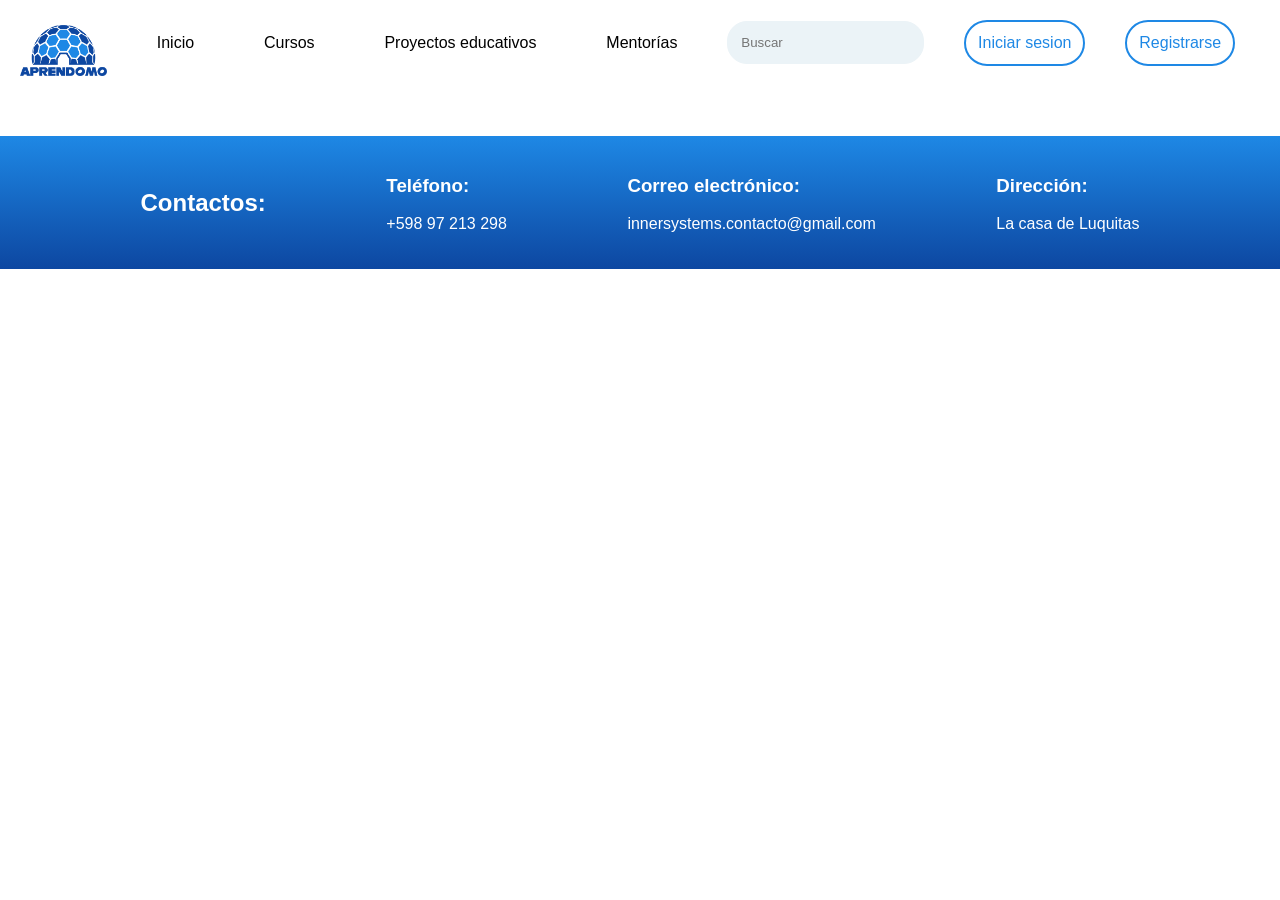
==== main.html @ 7ccd88a4 "feat: reorganizar archivos y actualizar identidad visual" ====
<!DOCTYPE html>
<html lang="es">
    <head>
        <meta charset="UTF-8">
        <meta name="viewport" content="width=
        , initial-scale=1.0">
        <title>Aprendomo</title>

        <link rel="stylesheet" href="CSS/animaciones.css">
        <link rel="stylesheet" href="CSS/estilo.css">
        <link rel="icon" href="IMG/Icono.ico">
    </head>

    <body>
        <div id="superior">  
            <img  id="logo"" src="IMG/Logo.png" alt="Logo de la empresa Apolocursos">
            
            <a class="Serv" href="">Inicio</a>
            <a class="Serv" href="">Cursos</a>
            <a class="Serv" href="">Proyectos educativos</a>
            <a class="Serv" href="">Mentorías </a>
            <input id="buscador" type="search" placeholder="Buscar">

            <a class="loginBottons" href="HTML/login.html">Iniciar sesion</a>
            <a class="loginBottons" href="HTML/login.html">Registrarse</a>
        </div>


        <footer>
            <div>
                <h2 id="conct">Contactos:</h2>
            </div>

            <div>
                <h3>Teléfono:</h3>
                <p>+598 97 213 298</p>
            </div>

            <div>
                <h3>Correo electrónico:</h3>
                <p>innersystems.contacto@gmail.com</p>
            </div>

            <div>
                <h3>Dirección:</h3>
                <p>La casa de Luquitas</p>
            </div>
        </footer>




    </body>
</html>
---- CSS/animaciones.css ----
@keyframes levitar {
    0% {
        transform: translateY(0);
    }    50% {
        transform: translateY(-10px);
    }   100% {
        transform: translateY(0);
    }
}
---- CSS/estilo.css ----
* {
    font-family: Ubuntu, sans-serif;
}

html, body {
    padding: 0;
    margin: 0;
}

#superior{
    background: white;
    color: white;
    padding: 10px;
    margin-right: 15px;
    text-align: center;
    justify-content: space-evenly;
    align-items: center;
    display: flex;
    gap: 20px;
    flex-wrap: wrap;
}

#buscador {
    display: flex;
    align-items:center;
    background:#ebf3f7;
    border:1px solid #ebf3f7;
    border-radius:20px;
    padding: 13px;
    width: fit-content;
    box-sizing: border-box;
    margin-right: 10px;

}

.loginBottons {
    color: #1e88e5;
    border: 2px solid #1e88e5;
    border-radius: 50px;
    background-color: white;
    reading-flow: 10px;
    padding: 12px;
    justify-content: space-around;
    margin-right: 10px;

    transition: all 500ms ease;
}

.loginBottons:hover{
    transform: scale(1.1); 

    background-color: #1e88e5;
    color:white
}


a {
    padding: 30px;
    color: black;
    text-decoration: none;
}

.Serv{
    display: inline-block;
    padding: 10px 20px;
    color: black;
    text-decoration: none;

    transition: all 250ms ease;
}
.Serv:hover {
    background-color: #1e88e5;
    color: white;
    padding: auto;

    transform: scale(1.1); 
}

#logo{
    margin-top: 15px;
    width: 7%;
    object-fit: contain;
    
    transition: transform 0.3s ease;
}

#logo:hover {
    animation: levitar 2.5s ease-in-out infinite;
}

 footer{
    color: white;
    margin-top:50px;
    display: flex;
    justify-content: space-evenly;
    align-items: center;
    padding: 20px;
    background: linear-gradient(#1e88e5, #0d47a1);
}
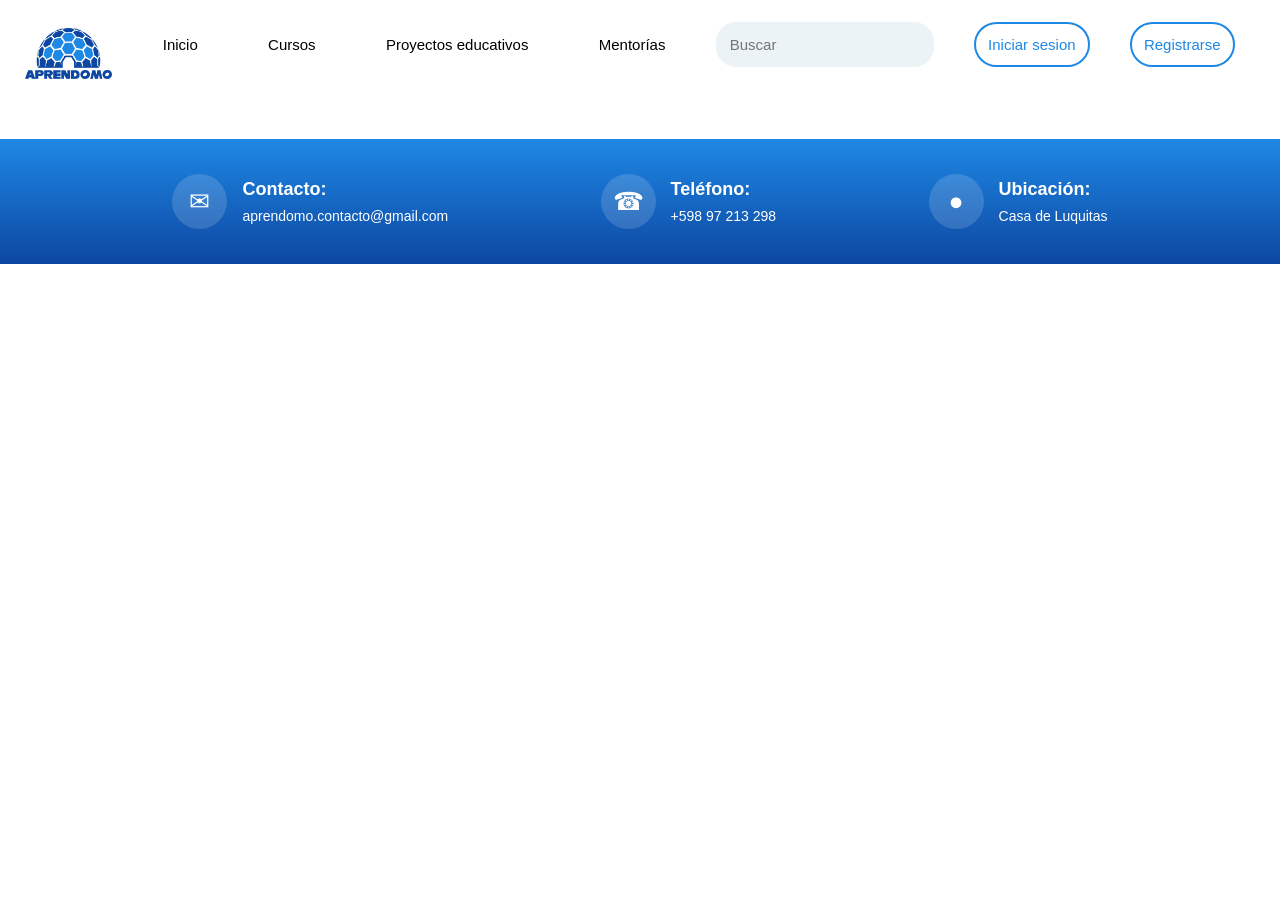
==== commit 06db06b9: "refactor: reorganizar archivos y eliminar css innecesario feat: actualizar footer con iconos y anima" ====
--- a/main.html
+++ b/main.html
@@ -6,14 +6,15 @@
         , initial-scale=1.0">
         <title>Aprendomo</title>
 
+        <link rel="stylesheet" href="https://cdnjs.cloudflare.com/ajax/libs/animate.css/4.1.1/animate.min.css">
         <link rel="stylesheet" href="CSS/animaciones.css">
         <link rel="stylesheet" href="CSS/estilo.css">
         <link rel="icon" href="IMG/Icono.ico">
     </head>
 
-    <body>
-        <div id="superior">  
-            <img  id="logo"" src="IMG/Logo.png" alt="Logo de la empresa Apolocursos">
+    <body class="bodyMain">
+        <div class="contenedorMain">  
+            <img  class="logo" id="logoMain" src="IMG/Logo.png" alt="Logo de la empresa Apolocursos">
             
             <a class="Serv" href="">Inicio</a>
             <a class="Serv" href="">Cursos</a>
@@ -21,30 +22,25 @@
             <a class="Serv" href="">Mentorías </a>
             <input id="buscador" type="search" placeholder="Buscar">
 
-            <a class="loginBottons" href="HTML/login.html">Iniciar sesion</a>
-            <a class="loginBottons" href="HTML/login.html">Registrarse</a>
+            <a class="loginBtn" href="HTML/login.html">Iniciar sesion</a>
+            <a class="loginBtn" href="HTML/login.html">Registrarse</a>
         </div>
 
-
-        <footer>
-            <div>
-                <h2 id="conct">Contactos:</h2>
-            </div>
-
-            <div>
-                <h3>Teléfono:</h3>
-                <p>+598 97 213 298</p>
-            </div>
-
-            <div>
-                <h3>Correo electrónico:</h3>
-                <p>innersystems.contacto@gmail.com</p>
-            </div>
-
-            <div>
-                <h3>Dirección:</h3>
-                <p>La casa de Luquitas</p>
-            </div>
+        <footer class="footerMain"> 
+            <div class="footerItem"> 
+                <div class="footerIcono">✉</div> 
+                <div><h3>Contacto:</h3><p>aprendomo.contacto@gmail.com</p></div> 
+            </div> 
+        
+            <div class="footerItem"> 
+                <div class="footerIcono">☎</div> 
+                <div><h3>Teléfono:</h3><p>+598 97 213 298</p></div> 
+            </div> 
+        
+            <div class="footerItem"> 
+                <div class="footerIcono">●</div> 
+                <div><h3>Ubicación:</h3><p>Casa de Luquitas</p></div> 
+            </div> 
         </footer>
 
 
--- a/CSS/animaciones.css
+++ b/CSS/animaciones.css
@@ -8,3 +8,14 @@
     }
 }
 
+@keyframes pulse {
+    0% {
+        transform: scale(1);
+    }
+    50% {
+        transform: scale(1.2);
+    }
+    100% {
+        transform: scale(1);
+    }
+}
--- a/CSS/estilo.css
+++ b/CSS/estilo.css
@@ -1,13 +1,24 @@
 * {
     font-family: Ubuntu, sans-serif;
-}
-
-html, body {
+    font-size: 15px;
+
+}
+
+html, .bodyMain {
     padding: 0;
     margin: 0;
 }
 
-#superior{
+/* .logo:hover {
+    animation: levitar 2.5s ease-in-out infinite;
+} */
+
+.logo:hover {
+    animation: pulse 1s ease-in-out infinite; 
+}
+
+/* ----- MAIN ----- */
+.contenedorMain {
     background: white;
     color: white;
     padding: 10px;
@@ -33,7 +44,7 @@
 
 }
 
-.loginBottons {
+.loginBtn {
     color: #1e88e5;
     border: 2px solid #1e88e5;
     border-radius: 50px;
@@ -42,22 +53,16 @@
     padding: 12px;
     justify-content: space-around;
     margin-right: 10px;
-
-    transition: all 500ms ease;
-}
-
-.loginBottons:hover{
+    text-decoration: none;
+
+    transition: all 500ms ease;
+}
+
+.loginBtn:hover{
     transform: scale(1.1); 
 
     background-color: #1e88e5;
     color:white
-}
-
-
-a {
-    padding: 30px;
-    color: black;
-    text-decoration: none;
 }
 
 .Serv{
@@ -76,30 +81,173 @@
     transform: scale(1.1); 
 }
 
-#logo{
-    margin-top: 15px;
+#logoMain{
+    margin-top: 18px;
+    margin-left: 5px;
     width: 7%;
     object-fit: contain;
     
     transition: transform 0.3s ease;
 }
 
-#logo:hover {
-    animation: levitar 2.5s ease-in-out infinite;
-}
-
- footer{
-    color: white;
-    margin-top:50px;
+.footerMain {
+    color: white;
+    margin-top: 50px;
     display: flex;
     justify-content: space-evenly;
     align-items: center;
+    padding: 35px 20px;
+    background: linear-gradient(#1e88e5, #0d47a1);
+}
+
+.footerItem {
+    display: flex;
+    align-items: center;
+    gap: 15px;
+}
+
+.footerIcono {
+    width: 55px;
+    height: 55px;
+    display: flex;
+    justify-content: center;
+    align-items: center;
+    background-color: rgba(255, 255, 255, 0.15);
+    border-radius: 50%;
+    font-size: 25px;
+}
+
+.footerItem h3 {
+    margin: 0 0 8px 0;
+    font-size: 18px;
+}
+.footerItem p {
+    margin: 0;
+    font-size: 14px;
+}
+
+.footerItem:hover {
+    .footerIcono {
+    box-shadow: inset 0 0 10px rgba(255, 255, 255, 0.5), 0 0 20px rgba(255, 255, 255, 0.5);
+    }
+    .footerItem p, .footerItem h3 {
+        text-shadow: 0 2px 4px rgba(0, 0, 0, 0.4);
+
+    }
+    transform: scale(1.1);
+    transition: all 500ms ease;
+}
+
+
+/* -------------------- */
+
+/* ----- LOGIN ----- */
+
+.bodyLogin {
+    background-image: url("../IMG/background.png");
+    background-size: 700px;
+}
+
+.contenedorLogin {
+    color: white;
+    width: 900px;
+    height: calc(100% + 50px);
+    margin: 40px auto;
     padding: 20px;
     background: linear-gradient(#1e88e5, #0d47a1);
-}
-
-
-
+    border-radius: 10px;
+}
+
+h2 {
+    text-align: left;
+}
+
+label {
+    display: block;
+    margin-top: 15px;
+    margin-bottom: 5px;
+}
+
+input {
+    width: 100%;
+    padding: 8px;
+    box-sizing: border-box;
+}
+
+select{
+    width: 100%;
+    padding: 8px;
+    box-sizing: border-box;
+}
+
+#logoLogin{
+    margin-top: 18px;
+    height: 90px;
+    justify-content: center;
+    display: flex;
+}
+
+#Ocupacion{
+    margin-bottom: 0.5px;   
+}
+
+#recuperarContrasenia {
+    display: inline-block;
+    color: white;
+    /* text-align: right; */
+    margin-top: 10px;
+    margin-bottom: 15px;
+}
+
+#recuperarContrasenia:hover {
+    color: #54adfa;
+}
+
+#btnIniciarSesion {
+    margin-top: 10px;
+    display: block;
+    color: white;
+    border: 2px solid white;
+    border-radius: 50px;
+    background-color: #1e88e5;
+    padding: 10px 15px;
+    text-decoration: none;
+    transition: all 500ms ease;
+}
+#btnIniciarSesion:hover {
+    transform: scale(1.1);
+    background-color: white;
+    color: #1e88e5;
+}
+
+#volver {
+    display: block;
+    width: fit-content;
+    color: white;
+    border: 2px solid white;
+    border-radius: 50px;
+    background-color: #1e88e5;
+
+    padding: 10px 15px;
+    margin-top: 10px;
+    margin-left: auto;
+    margin-right: 0;
+    text-decoration: none;
+    transition: all 500ms ease;
+}
+#volver:hover, #btnIniciarSesion:hover {
+    transform: scale(1.1);
+    background-color: white;
+    color: #1e88e5;
+}
+
+#btnIniciarSesion {
+    display: block;
+}
+
+
+
+/* -------------------- */
 
 
     
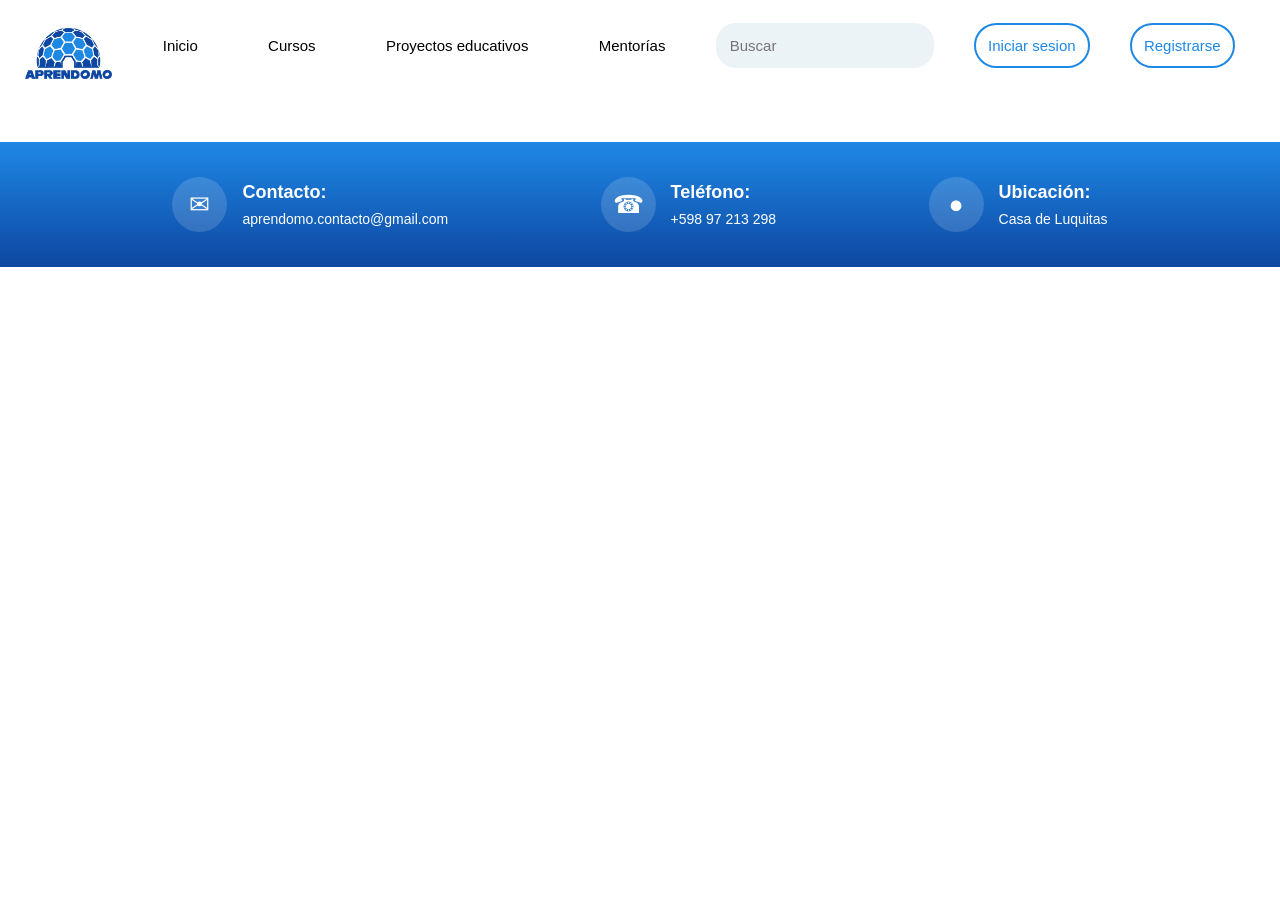
==== commit 03820d14: "feat: agregar enlace al logo y ajustar su imagen" ====
--- a/main.html
+++ b/main.html
@@ -6,7 +6,6 @@
         , initial-scale=1.0">
         <title>Aprendomo</title>
 
-        <link rel="stylesheet" href="https://cdnjs.cloudflare.com/ajax/libs/animate.css/4.1.1/animate.min.css">
         <link rel="stylesheet" href="CSS/animaciones.css">
         <link rel="stylesheet" href="CSS/estilo.css">
         <link rel="icon" href="IMG/Icono.ico">
@@ -14,8 +13,9 @@
 
     <body class="bodyMain">
         <div class="contenedorMain">  
-            <img  class="logo" id="logoMain" src="IMG/Logo.png" alt="Logo de la empresa Apolocursos">
-            
+            <a class="logo" id="logoMain" href="HTML/login.html">
+                <img id="logoMainImg" src="IMG/Logo.png" alt="Logo de Aprendomo">
+            </a>            
             <a class="Serv" href="">Inicio</a>
             <a class="Serv" href="">Cursos</a>
             <a class="Serv" href="">Proyectos educativos</a>
--- a/CSS/estilo.css
+++ b/CSS/estilo.css
@@ -8,10 +8,6 @@
     padding: 0;
     margin: 0;
 }
-
-/* .logo:hover {
-    animation: levitar 2.5s ease-in-out infinite;
-} */
 
 .logo:hover {
     animation: pulse 1s ease-in-out infinite; 
@@ -90,6 +86,11 @@
     transition: transform 0.3s ease;
 }
 
+#logoMainImg {
+    width: 100%;
+    height: auto;
+}
+
 .footerMain {
     color: white;
     margin-top: 50px;
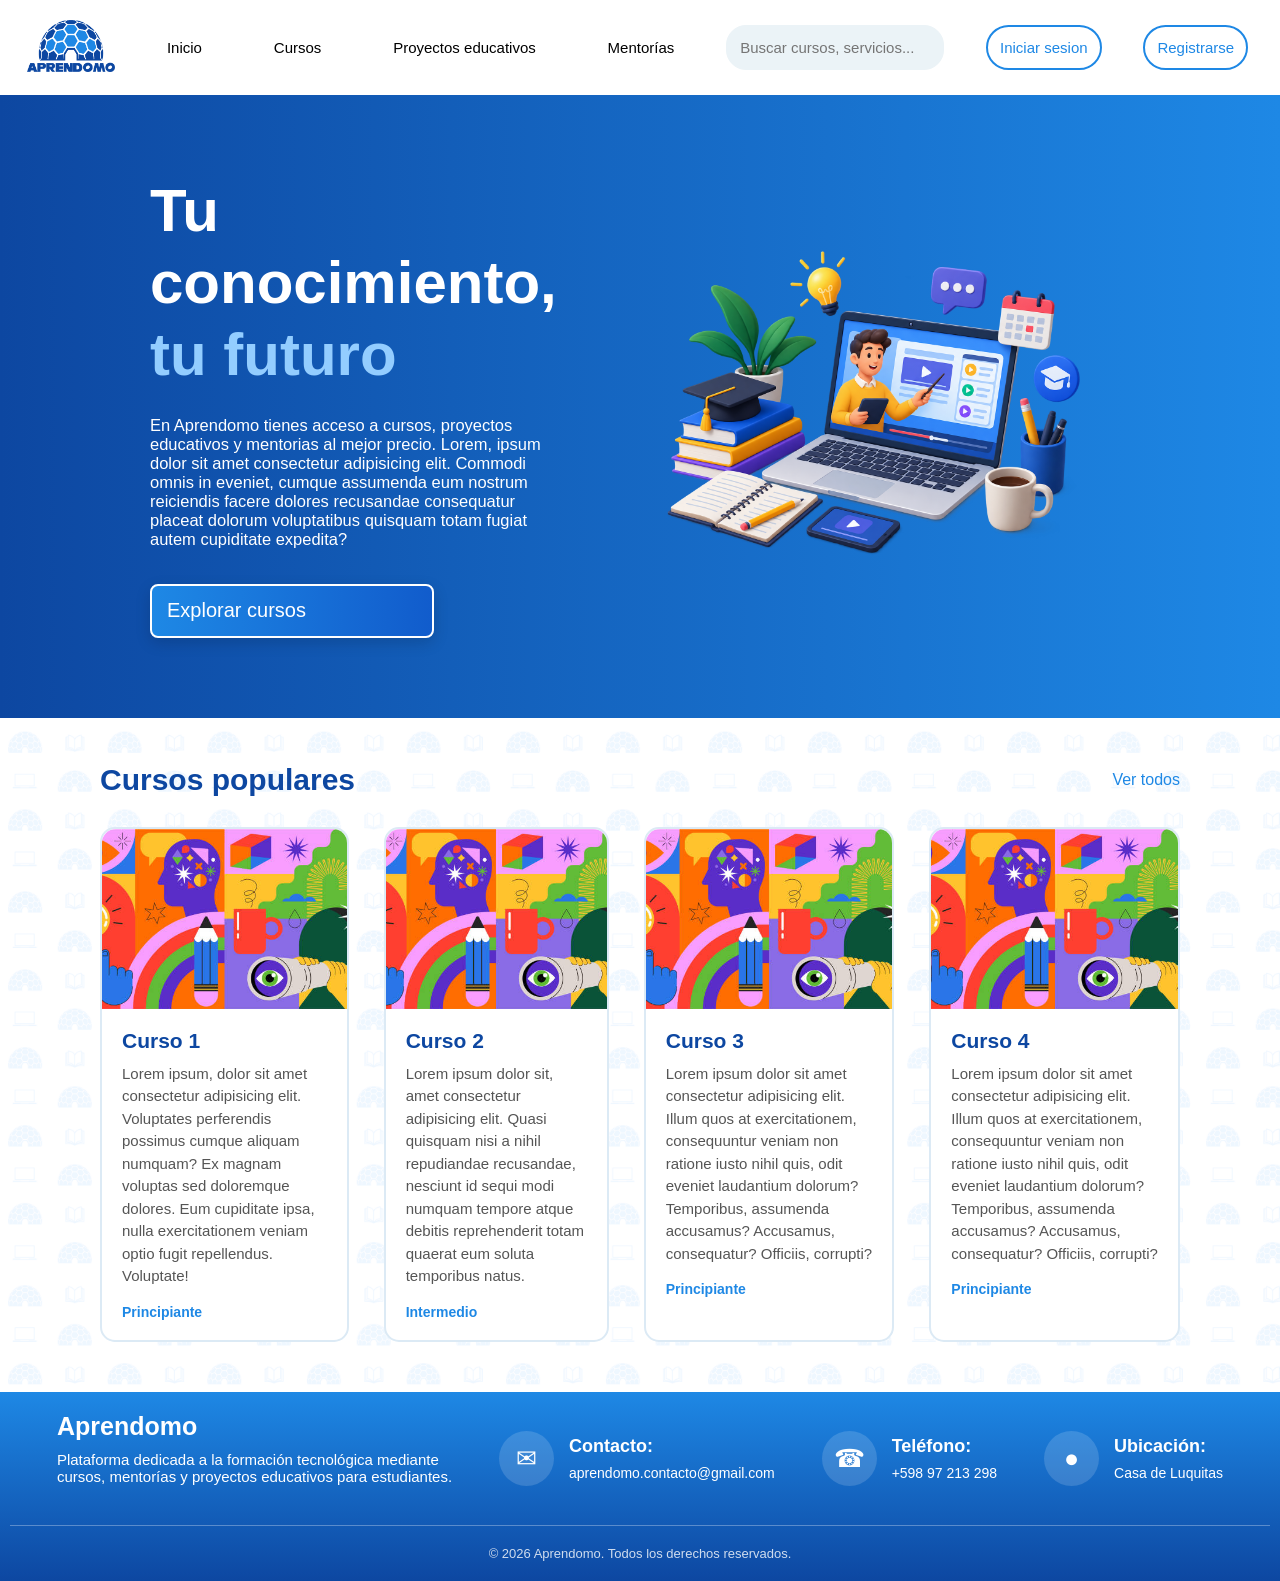
==== commit a2c7445a: "feat: agregar sección de cursos populares en el apartado inicio y copyright en el footer" ====
--- a/main.html
+++ b/main.html
@@ -2,8 +2,7 @@
 <html lang="es">
     <head>
         <meta charset="UTF-8">
-        <meta name="viewport" content="width=
-        , initial-scale=1.0">
+        <meta name="viewport" content="width=device-width, initial-scale=1.0">
         <title>Aprendomo</title>
 
         <link rel="stylesheet" href="CSS/animaciones.css">
@@ -13,20 +12,110 @@
 
     <body class="bodyMain">
         <div class="contenedorMain">  
-            <a class="logo" id="logoMain" href="HTML/login.html">
+            <a class="logo" id="logoMain" href="main.html">
                 <img id="logoMainImg" src="IMG/Logo.png" alt="Logo de Aprendomo">
             </a>            
-            <a class="Serv" href="">Inicio</a>
-            <a class="Serv" href="">Cursos</a>
+            <a class="Serv" href="main.html">Inicio</a>
+            <a class="Serv" href="HTML/cursos.html">Cursos</a>
             <a class="Serv" href="">Proyectos educativos</a>
             <a class="Serv" href="">Mentorías </a>
-            <input id="buscador" type="search" placeholder="Buscar">
+            <input id="buscador" type="search" placeholder="Buscar cursos, servicios...">
 
             <a class="loginBtn" href="HTML/login.html">Iniciar sesion</a>
             <a class="loginBtn" href="HTML/login.html">Registrarse</a>
         </div>
 
+        <main>
+            <div class="contenedorInicio">
+                <div class="textoPrincipal">
+                    <h2>
+                        Tu conocimiento,<br><span>tu futuro</span>
+                    </h2>
+
+                    <p>En Aprendomo tienes acceso a cursos, proyectos educativos y mentorias al mejor precio. Lorem, ipsum dolor sit amet consectetur adipisicing elit. Commodi omnis in eveniet, cumque assumenda eum nostrum reiciendis facere dolores recusandae consequatur placeat dolorum voluptatibus quisquam totam fugiat autem cupiditate expedita?</p>
+                    
+                    <a class="btnPrincipal" href="HTML/cursos.html">
+                        Explorar cursos
+                    </a>
+                </div>
+
+                <div class="imagenPrincipal">
+                    <img src="IMG/principal.png" alt="Estudiante realizando un curso online">
+                </div>
+            </div>
+
+            <div class="cursosPopularesTitulo">
+                <h2>Cursos populares</h2>
+                <a href="HTML/cursos.html">Ver todos</a>
+            </div>
+
+            <div class="cursosPopulares">
+                <a href="HTML/cursos.html" class="tarjetaCurso">
+                    <div class="imagenCurso"><img src="IMG/Curso1.png" alt="Curso 1"></div>
+
+                    <div class="informacionCurso">
+                        <h3>Curso 1</h3>
+                        <p>Lorem ipsum, dolor sit amet consectetur adipisicing elit. Voluptates perferendis possimus cumque aliquam numquam? Ex magnam voluptas sed doloremque dolores. Eum cupiditate ipsa, nulla exercitationem veniam optio fugit repellendus. Voluptate!</p>
+                        <span class="nivelCurso">
+                            Principiante
+                        </span>
+                    </div>
+                </a>
+
+                <a href="HTML/cursos.html" class="tarjetaCurso">
+                    <div class="imagenCurso"><img src="IMG/Curso1.png" alt="Curso 2"></div>
+
+                    <div class="informacionCurso">
+                        <h3>Curso 2</h3>
+                        <p>Lorem ipsum dolor sit, amet consectetur adipisicing elit. Quasi quisquam nisi a nihil repudiandae recusandae, nesciunt id sequi modi numquam tempore atque debitis reprehenderit totam quaerat eum soluta temporibus natus.</p>
+                        
+                        <span class="nivelCurso">
+                            Intermedio
+                        </span>
+                    </div>
+                </a>
+
+                <a href="HTML/cursos.html" class="tarjetaCurso">
+                    <div class="imagenCurso"><img src="IMG/Curso1.png" alt="Curso 3"></div>
+
+                    <div class="informacionCurso">
+                        <h3>Curso 3</h3>
+                        <p>Lorem ipsum dolor sit amet consectetur adipisicing elit. Illum quos at exercitationem, consequuntur veniam non ratione iusto nihil quis, odit eveniet laudantium dolorum? Temporibus, assumenda accusamus? Accusamus, consequatur? Officiis, corrupti?</p>
+
+                        <span class="nivelCurso">
+                            Principiante
+                        </span>
+                    </div>
+                </a>
+
+                <a href="HTML/cursos.html" class="tarjetaCurso">
+
+                    <div class="imagenCurso"><img src="IMG/Curso1.png" alt="Curso 4"></div>
+
+                    <div class="informacionCurso">
+                        <h3>Curso 4</h3>
+                        <p>Lorem ipsum dolor sit amet consectetur adipisicing elit. Illum quos at exercitationem, consequuntur veniam non ratione iusto nihil quis, odit eveniet laudantium dolorum? Temporibus, assumenda accusamus? Accusamus, consequatur? Officiis, corrupti?</p>
+
+                        <span class="nivelCurso">
+                            Principiante
+                        </span>
+                    </div>
+                </a>
+            </div>
+        </main>
+
         <footer class="footerMain"> 
+
+            <div class="footerNombre">
+                <div class="footerLogo">
+                    <h2>Aprendomo</h2>
+                </div>
+                <p>
+                    Plataforma dedicada a la formación tecnológica mediante <br>
+                    cursos, mentorías y proyectos educativos para estudiantes.
+                </p>
+            </div>
+
             <div class="footerItem"> 
                 <div class="footerIcono">✉</div> 
                 <div><h3>Contacto:</h3><p>aprendomo.contacto@gmail.com</p></div> 
@@ -41,10 +130,10 @@
                 <div class="footerIcono">●</div> 
                 <div><h3>Ubicación:</h3><p>Casa de Luquitas</p></div> 
             </div> 
+
+            <div class="copyright">
+                <p>© 2026 Aprendomo. Todos los derechos reservados.</p>
+            </div>
         </footer>
-
-
-
-
     </body>
 </html> 
--- a/CSS/animaciones.css
+++ b/CSS/animaciones.css
@@ -13,7 +13,7 @@
         transform: scale(1);
     }
     50% {
-        transform: scale(1.2);
+        transform: scale(1.05);
     }
     100% {
         transform: scale(1);
--- a/CSS/estilo.css
+++ b/CSS/estilo.css
@@ -1,16 +1,17 @@
 * {
     font-family: Ubuntu, sans-serif;
     font-size: 15px;
-
-}
-
-html, .bodyMain {
     padding: 0;
     margin: 0;
 }
 
 .logo:hover {
     animation: pulse 1s ease-in-out infinite; 
+}
+
+main {
+    background-image: url("../IMG/background2.png");
+    background-size: 700px;
 }
 
 /* ----- MAIN ----- */
@@ -18,7 +19,6 @@
     background: white;
     color: white;
     padding: 10px;
-    margin-right: 15px;
     text-align: center;
     justify-content: space-evenly;
     align-items: center;
@@ -78,7 +78,8 @@
 }
 
 #logoMain{
-    margin-top: 18px;
+    margin-top: 10px;
+    margin-bottom: 10px;
     margin-left: 5px;
     width: 7%;
     object-fit: contain;
@@ -93,12 +94,25 @@
 
 .footerMain {
     color: white;
-    margin-top: 50px;
     display: flex;
     justify-content: space-evenly;
     align-items: center;
-    padding: 35px 20px;
+    flex-wrap: wrap;
+    padding: 20px 10px;
     background: linear-gradient(#1e88e5, #0d47a1);
+}
+
+.footerNombre{
+    margin-bottom: 20px;
+    color: #FFFFFF;
+}
+.footerNombre h2{
+    font-size: 25px;
+    margin-bottom: 10px;
+}
+.footer-col p{
+    color: #CCCCCC;
+    line-height: 1.8;
 }
 
 .footerItem {
@@ -127,25 +141,193 @@
     font-size: 14px;
 }
 
-.footerItem:hover {
-    .footerIcono {
-    box-shadow: inset 0 0 10px rgba(255, 255, 255, 0.5), 0 0 20px rgba(255, 255, 255, 0.5);
-    }
+.footerItem:hover, .footerNombre:hover {
     .footerItem p, .footerItem h3 {
         text-shadow: 0 2px 4px rgba(0, 0, 0, 0.4);
-
     }
     transform: scale(1.1);
     transition: all 500ms ease;
 }
 
+.copyright {
+    width: 100%;
+    text-align: center;
+    padding-top: 20px;
+    margin-top: 20px;
+    border-top: 1px solid rgba(255, 255, 255, 0.3);
+}
+
+.copyright p {
+    font-size: 13px;
+    color: rgba(255, 255, 255, 0.8);
+    margin: 0;
+}
+
+.contenedorInicio {
+    width: 100%;
+    padding: 80px 0;
+    background: linear-gradient(to left,#1e88e5, #0d47a1);
+    display: flex;
+    justify-content: space-between;
+    align-items: center;
+    gap: 60px;
+}
+
+.textoPrincipal {
+    margin-left: 150px;
+}
+
+.textoPrincipal h2, span {
+    font-size: 4rem;
+    font-weight: 700;
+    color: white;
+    line-height: 1.2;
+    margin-bottom: 25px;
+}
+
+.textoPrincipal h2 span {
+    color: #93cdff;
+}
+
+.textoPrincipal p{
+    font-size: 1.1rem;
+    color: white;
+    max-width: 550px;
+    margin-bottom: 35px;
+}
+
+.imagenPrincipal {
+    display: flex;
+    justify-content: center;
+    margin-right: 150px;
+}
+
+.imagenPrincipal img{
+    width: 92%;
+    max-width: 820px;
+    transition: .4s;
+}
+.imagenPrincipal img:hover{
+    transform: scale(1.04);
+}
+
+.btnPrincipal {
+    font-size: 20px;
+    height: 30px;
+    width: 250px;
+    align-items: center;
+    margin-top: 10px;
+    display: flex;
+    color: white;
+    border: 2px solid white;
+    border-radius: 8px;
+    background: linear-gradient(to right,#1e88e5, #115ccc);
+    padding: 10px 15px;
+    text-decoration: none;
+    box-shadow: 0 5px 15px rgba(0, 0, 0, 0.15);
+    transition: all 500ms ease;
+}
+.btnPrincipal:hover {
+    transform: translateY(-5px);
+    background: linear-gradient(to right,white, white);
+    color: #1e88e5;
+    box-shadow: 0 8px 20px rgba(0, 0, 0, 0.2);
+}
+
+.cursosPopularesTitulo {
+    display: flex;
+    justify-content: space-between;
+    align-items: center;
+    margin: 80px;
+    margin-top: 45px;
+    margin-bottom: 30px;
+    padding: 0 20px;
+}
+
+.cursosPopularesTitulo h2 {
+    font-size: 30px;
+    color: #0d47a1;
+    margin: 0;
+}
+
+.cursosPopularesTitulo a {
+    color: #1e88e5;
+    font-size: 16px;
+    text-decoration: none;
+}
+
+.cursosPopularesTitulo a:hover {
+    text-decoration: underline;
+}
+
+.cursosPopulares {
+    /* max-width: 1200px; */
+    margin: 0 80px;
+    padding: 0 20px 50px;
+    display: flex;
+    gap: 35px;
+}
+
+.tarjetaCurso {
+    background-color: white;
+    border: 2px solid #dceaf5;
+    border-radius: 15px;
+    text-decoration: none;
+    color: black;
+    /* box-shadow: 0 4px 12px rgba(0, 0, 0, 0.10); */
+
+    transition: 300ms ease;
+}
+
+.tarjetaCurso:hover {
+    transform: translateY(-7px);
+    box-shadow: 0 8px 20px rgba(0, 0, 0, 0.18);
+}
+
+.imagenCurso {
+    border-radius: 14px 14px 0 0;
+    width: 100%;
+    height: 180px;
+    overflow: hidden;
+}
+
+.imagenCurso img {
+    width: 100%;
+    height: 100%;
+    object-fit: cover;
+
+    transition: 300ms ease;
+}
+
+.informacionCurso {
+    padding: 20px;
+}
+
+.informacionCurso h3 {
+    color: #0d47a1;
+    font-size: 21px;
+    margin-bottom: 10px;
+}
+
+.informacionCurso p {
+    color: #555;
+    font-size: 15px;
+    line-height: 1.5;
+    margin-bottom: 15px;
+}
+
+.nivelCurso {
+    color: #1e88e5;
+    font-size: 14px;
+    font-weight: bold;
+}
 
 /* -------------------- */
 
 /* ----- LOGIN ----- */
 
 .bodyLogin {
-    background-image: url("../IMG/background.png");
+    background-image: url("../IMG/background2.png");
     background-size: 700px;
 }
 
@@ -195,7 +377,6 @@
 #recuperarContrasenia {
     display: inline-block;
     color: white;
-    /* text-align: right; */
     margin-top: 10px;
     margin-bottom: 15px;
 }
@@ -221,6 +402,7 @@
     color: #1e88e5;
 }
 
+
 #volver {
     display: block;
     width: fit-content;
@@ -236,6 +418,7 @@
     text-decoration: none;
     transition: all 500ms ease;
 }
+
 #volver:hover, #btnIniciarSesion:hover {
     transform: scale(1.1);
     background-color: white;
@@ -246,6 +429,75 @@
     display: block;
 }
 
+/* -------------------- */
+
+/* ----- CURSOS ----- */
+
+.h1cur{
+    font-size: 30px;
+
+}
+    
+.contenedorCursos {
+    display: grid;
+    gap: 15px;
+    height: auto;
+    width: auto;
+    align-content: space-evenly;
+    justify-content: center;
+    grid-template-columns: 1fr 1fr 1fr 1fr;
+    grid-template-rows: 1fr 1fr 1fr;
+    padding-top: 20px;
+    padding-right: 20px;
+    padding-bottom: 20px;
+    padding-left: 20px;
+    align-content: center;
+
+}
+
+.contenedorCursos div{
+    background-color: #1e88e5;
+    border-radius: 20px;
+    border: solid 4px #0d47a1;
+    text-align: center;
+    padding-bottom: 100px;
+    width: auto;
+    height: auto;
+    min-height: 300px;
+    min-width: 250px;
+    align-items: center;
+    margin-left: 20px; ;
+    margin-right: 20px;
+ 
+}
+
+h1{
+    text-align: center;
+    padding: 40px 25px 25px 25px;
+    
+}
+
+.buscadoreishon{
+    align-items: center;
+    display: flex;
+    justify-content: center;
+    align-items: center;
+    padding-bottom: 30px;
+    margin: auto;
+}
+
+.buscador2{
+    display: flex;
+    align-items:center;
+    background:#f7f2eb;
+    border: 2px solid #0d47a1;
+    border-radius:20px;
+    padding: 13px;
+    width: 1000px;
+    box-sizing: border-box;
+    margin-right: 10px;
+    align-items: center;
+}
 
 
 /* -------------------- */
